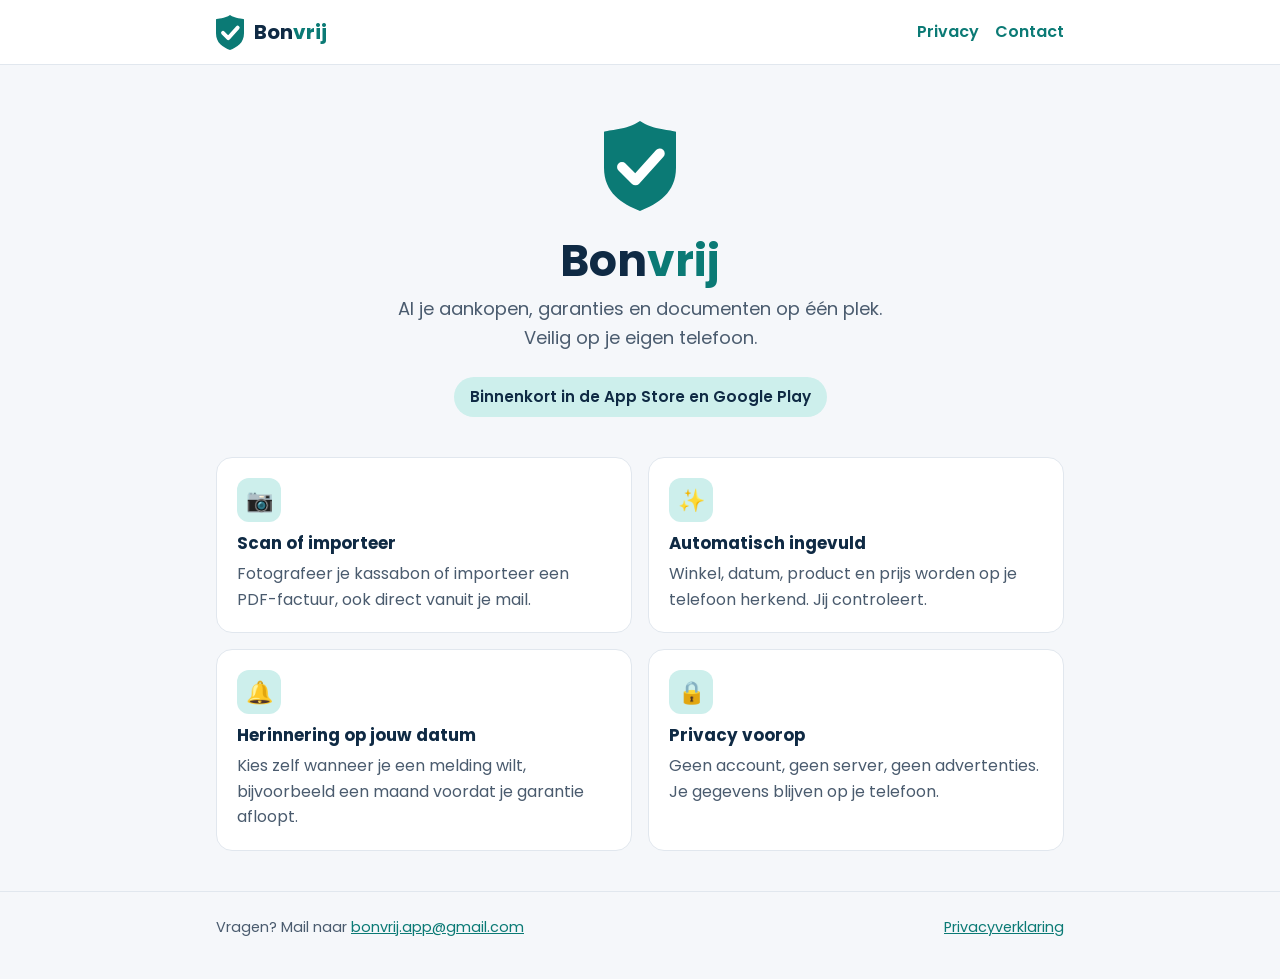
==== website/index.html @ 5229cf76 "Winkelteksten en website (startpagina en privacyverklaring) met Pages-workflow Co-Authored-By: Claud" ====
<!doctype html>
<html lang="nl">
<head>
  <meta charset="utf-8">
  <meta name="viewport" content="width=device-width, initial-scale=1">
  <title>Bonvrij – bonnen en garanties bewaren</title>
  <meta name="description" content="Bonvrij bewaart je kassabonnen, facturen en garantiedatums veilig op je eigen telefoon. Geen account nodig.">
  <link rel="icon" href="favicon.svg" type="image/svg+xml">
  <link rel="stylesheet" href="assets/style.css">
</head>
<body>
  <header class="site">
    <div class="wrap">
      <a class="brand" href="./"><img src="assets/logo.svg" alt=""><b>Bon<span>vrij</span></b></a>
      <nav><a href="privacy/">Privacy</a><a href="#contact">Contact</a></nav>
    </div>
  </header>

  <main class="wrap">
    <section class="hero">
      <img src="assets/logo.svg" alt="">
      <h1>Bon<span>vrij</span></h1>
      <p>Al je aankopen, garanties en documenten op één plek. Veilig op je eigen telefoon.</p>
      <span class="note">Binnenkort in de App Store en Google Play</span>
    </section>

    <section class="grid" aria-label="Wat Bonvrij doet">
      <div class="card">
        <div class="icon" aria-hidden="true">📷</div>
        <h2>Scan of importeer</h2>
        <p>Fotografeer je kassabon of importeer een PDF-factuur, ook direct vanuit je mail.</p>
      </div>
      <div class="card">
        <div class="icon" aria-hidden="true">✨</div>
        <h2>Automatisch ingevuld</h2>
        <p>Winkel, datum, product en prijs worden op je telefoon herkend. Jij controleert.</p>
      </div>
      <div class="card">
        <div class="icon" aria-hidden="true">🔔</div>
        <h2>Herinnering op jouw datum</h2>
        <p>Kies zelf wanneer je een melding wilt, bijvoorbeeld een maand voordat je garantie afloopt.</p>
      </div>
      <div class="card">
        <div class="icon" aria-hidden="true">🔒</div>
        <h2>Privacy voorop</h2>
        <p>Geen account, geen server, geen advertenties. Je gegevens blijven op je telefoon.</p>
      </div>
    </section>
  </main>

  <footer class="site" id="contact">
    <div class="wrap">
      <span>Vragen? Mail naar <a href="mailto:bonvrij.app@gmail.com">bonvrij.app@gmail.com</a></span>
      <span><a href="privacy/">Privacyverklaring</a></span>
    </div>
  </footer>
</body>
</html>
---- website/assets/style.css ----
@font-face { font-family: "Poppins"; src: url("Poppins-Regular.ttf") format("truetype"); font-weight: 400; font-display: swap; }
@font-face { font-family: "Poppins"; src: url("Poppins-SemiBold.ttf") format("truetype"); font-weight: 600; font-display: swap; }
@font-face { font-family: "Poppins"; src: url("Poppins-Bold.ttf") format("truetype"); font-weight: 700; font-display: swap; }

:root {
  --navy: #0F2A44;
  --muted: #4A5B6E;
  --teal: #0B7A75;
  --teal-light: #CDEFEC;
  --bg: #F5F7FA;
  --surface: #FFFFFF;
  --border: #E1E7EE;
}

* { box-sizing: border-box; }
html { -webkit-text-size-adjust: 100%; }
body {
  margin: 0;
  font-family: "Poppins", system-ui, -apple-system, "Segoe UI", sans-serif;
  color: var(--navy);
  background: var(--bg);
  line-height: 1.6;
}
a { color: var(--teal); }
a:focus-visible, .button:focus-visible { outline: 3px solid var(--navy); outline-offset: 3px; }

.wrap { max-width: 880px; margin: 0 auto; padding: 0 16px; }

header.site { background: var(--surface); border-bottom: 1px solid var(--border); }
header.site .wrap { display: flex; align-items: center; justify-content: space-between; min-height: 64px; gap: 16px; }
.brand { display: flex; align-items: center; gap: 10px; text-decoration: none; color: var(--navy); font-weight: 700; font-size: 1.25rem; }
.brand img { width: 28px; height: 35px; }
.brand b { font-weight: 700; }
.brand span { color: var(--teal); }
nav a { margin-left: 16px; text-decoration: none; font-weight: 600; }

.hero { text-align: center; padding: 56px 0 40px; }
.hero img { width: 72px; height: 90px; }
.hero h1 { font-size: clamp(2rem, 6vw, 2.75rem); margin: 16px 0 8px; line-height: 1.2; }
.hero h1 span { color: var(--teal); }
.hero p { color: var(--muted); font-size: 1.125rem; max-width: 520px; margin: 0 auto 24px; }
.note { display: inline-block; background: var(--teal-light); color: var(--navy); padding: 8px 16px; border-radius: 999px; font-weight: 600; font-size: 0.95rem; }

.grid { display: grid; grid-template-columns: repeat(auto-fit, minmax(min(100%, 320px), 1fr)); gap: 16px; padding-bottom: 40px; }
.card { background: var(--surface); border: 1px solid var(--border); border-radius: 16px; padding: 20px; }
.card h2 { font-size: 1.05rem; margin: 8px 0 4px; }
.card p { margin: 0; color: var(--muted); }
.icon { width: 44px; height: 44px; border-radius: 12px; background: var(--teal-light); display: grid; place-items: center; font-size: 22px; }

article.doc { background: var(--surface); border: 1px solid var(--border); border-radius: 16px; padding: 24px; margin: 32px 0; }
article.doc h1 { line-height: 1.25; margin-top: 0; }
article.doc h2 { font-size: 1.15rem; margin-top: 28px; }
article.doc .updated { color: var(--muted); font-style: italic; }
.todo { background: #FFF1DC; color: #8A5300; border-radius: 8px; padding: 2px 6px; font-weight: 600; }

footer.site { color: var(--muted); font-size: 0.9rem; padding: 24px 0 40px; border-top: 1px solid var(--border); }
footer.site .wrap { display: flex; flex-wrap: wrap; gap: 8px 24px; justify-content: space-between; }

@media (max-width: 480px) {
  nav a { margin-left: 12px; }
  article.doc { padding: 18px; }
}
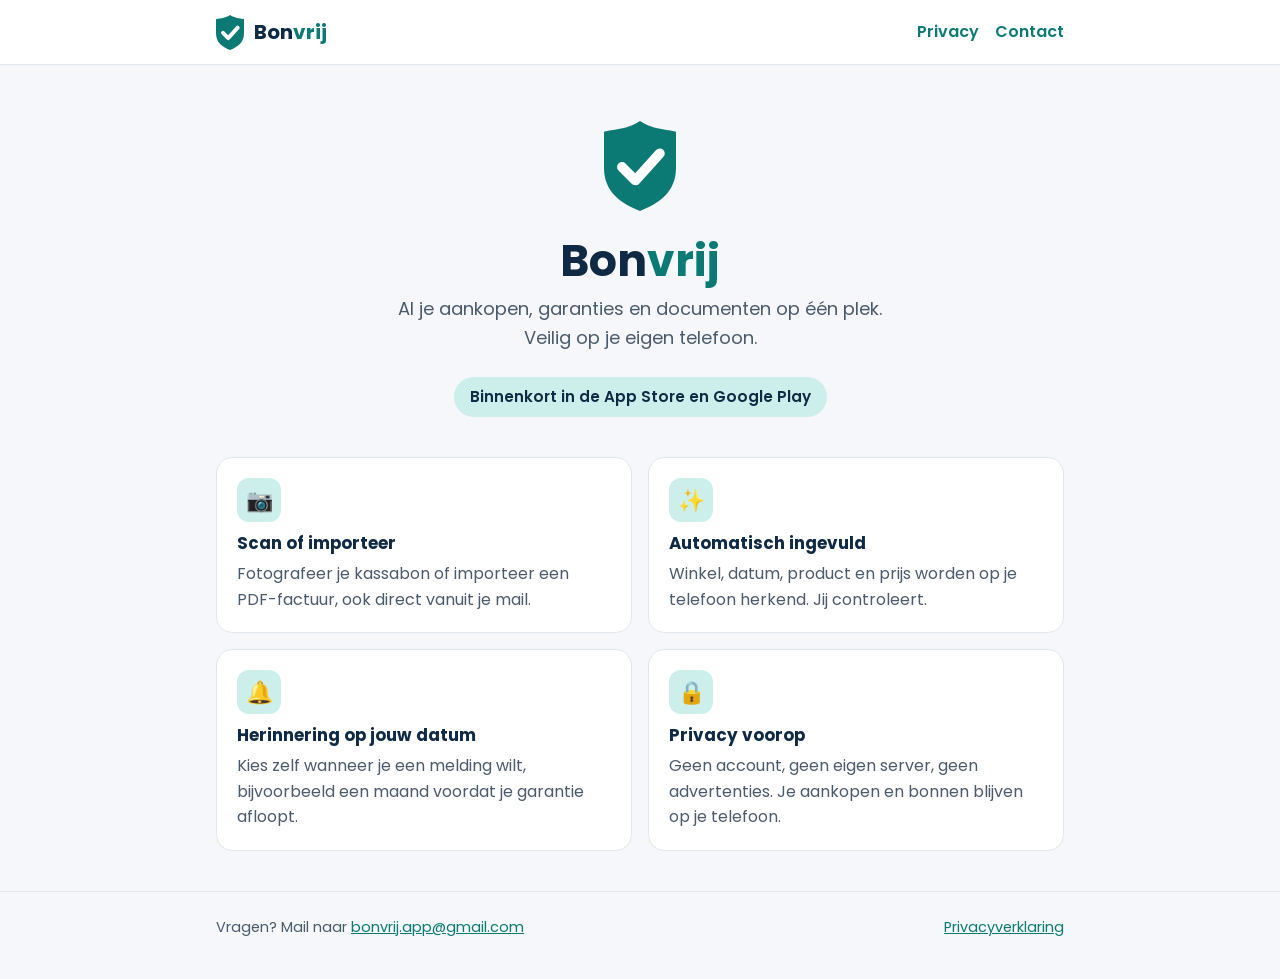
==== commit fe6079e4: "Privacy: technische gegevens van ML Kit (Android) eerlijk vermelden; invulgids Play Console [format]" ====
--- a/website/index.html
+++ b/website/index.html
@@ -43,7 +43,7 @@
       <div class="card">
         <div class="icon" aria-hidden="true">🔒</div>
         <h2>Privacy voorop</h2>
-        <p>Geen account, geen server, geen advertenties. Je gegevens blijven op je telefoon.</p>
+        <p>Geen account, geen eigen server, geen advertenties. Je aankopen en bonnen blijven op je telefoon.</p>
       </div>
     </section>
   </main>
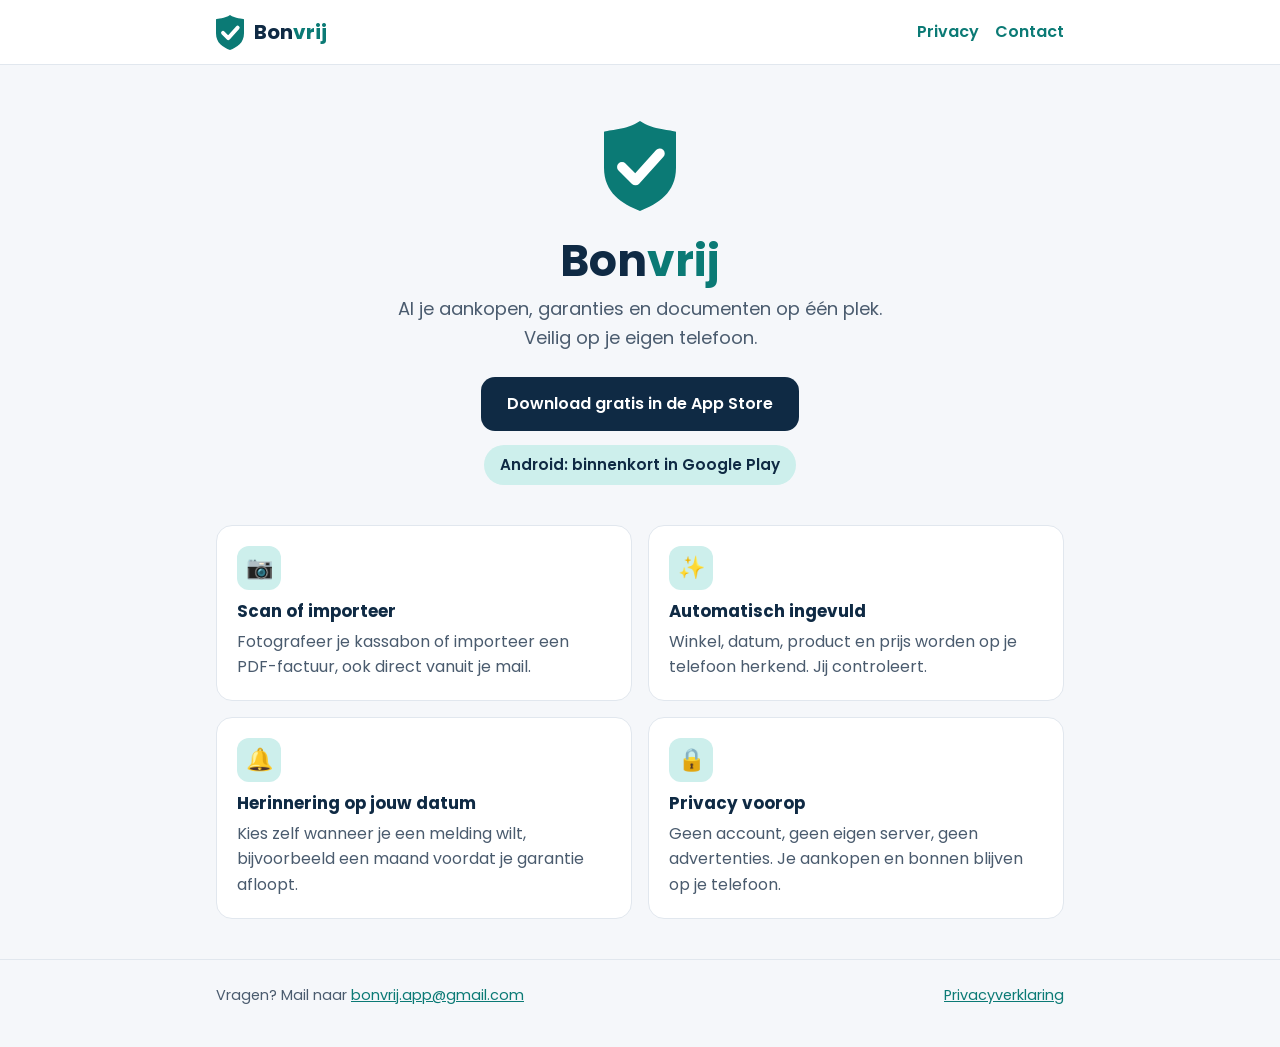
==== commit 75a28583: "Website: downloadknop App Store, Android binnenkort Co-Authored-By: Claude Opus 5.5 <noreply@anthrop" ====
--- a/website/index.html
+++ b/website/index.html
@@ -21,7 +21,10 @@
       <img src="assets/logo.svg" alt="">
       <h1>Bon<span>vrij</span></h1>
       <p>Al je aankopen, garanties en documenten op één plek. Veilig op je eigen telefoon.</p>
-      <span class="note">Binnenkort in de App Store en Google Play</span>
+      <div class="stores">
+        <a class="store" href="https://apps.apple.com/nl/app/bonvrij/id6826378795">Download gratis in de App Store</a>
+        <span class="note">Android: binnenkort in Google Play</span>
+      </div>
     </section>
 
     <section class="grid" aria-label="Wat Bonvrij doet">
--- a/website/assets/style.css
+++ b/website/assets/style.css
@@ -60,3 +60,7 @@
   nav a { margin-left: 12px; }
   article.doc { padding: 18px; }
 }
+
+.stores { display: flex; flex-direction: column; align-items: center; gap: 14px; }
+.store { display: inline-block; background: var(--navy); color: #fff; padding: 14px 26px; border-radius: 14px; font-weight: 600; text-decoration: none; }
+.store:hover, .store:focus-visible { background: var(--teal); }
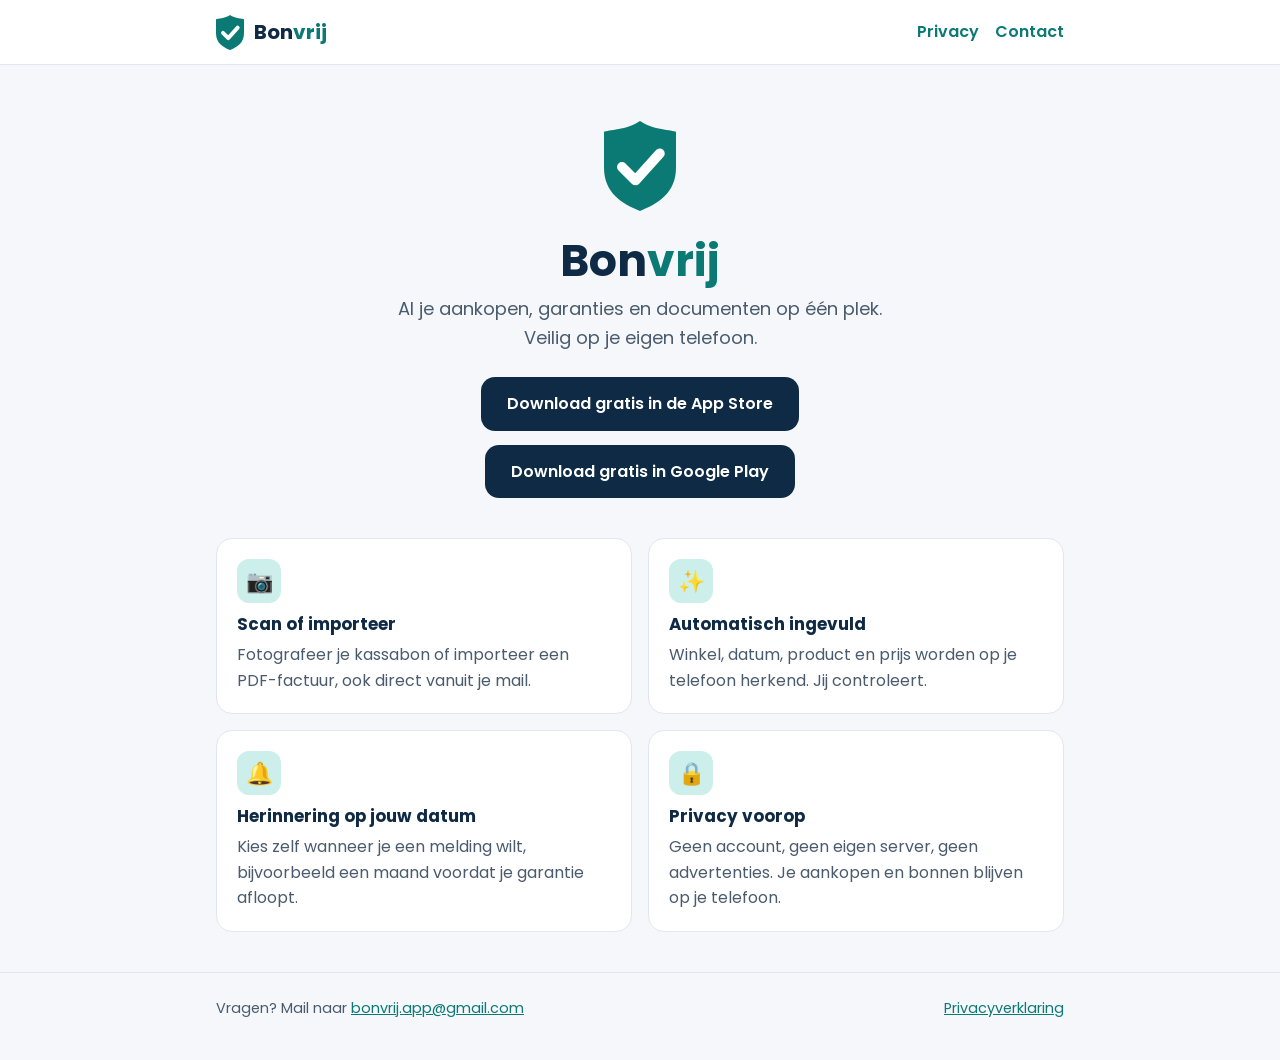
==== commit 8f0aee60: "Bonvrij live in Google Play: knop op de website Co-Authored-By: Claude Opus 5.5 <noreply@anthropic.c" ====
--- a/website/index.html
+++ b/website/index.html
@@ -23,7 +23,7 @@
       <p>Al je aankopen, garanties en documenten op één plek. Veilig op je eigen telefoon.</p>
       <div class="stores">
         <a class="store" href="https://apps.apple.com/nl/app/bonvrij/id6826378795">Download gratis in de App Store</a>
-        <span class="note">Android: binnenkort in Google Play</span>
+        <a class="store" href="https://play.google.com/store/apps/details?id=nl.bonvrij.app">Download gratis in Google Play</a>
       </div>
     </section>
 
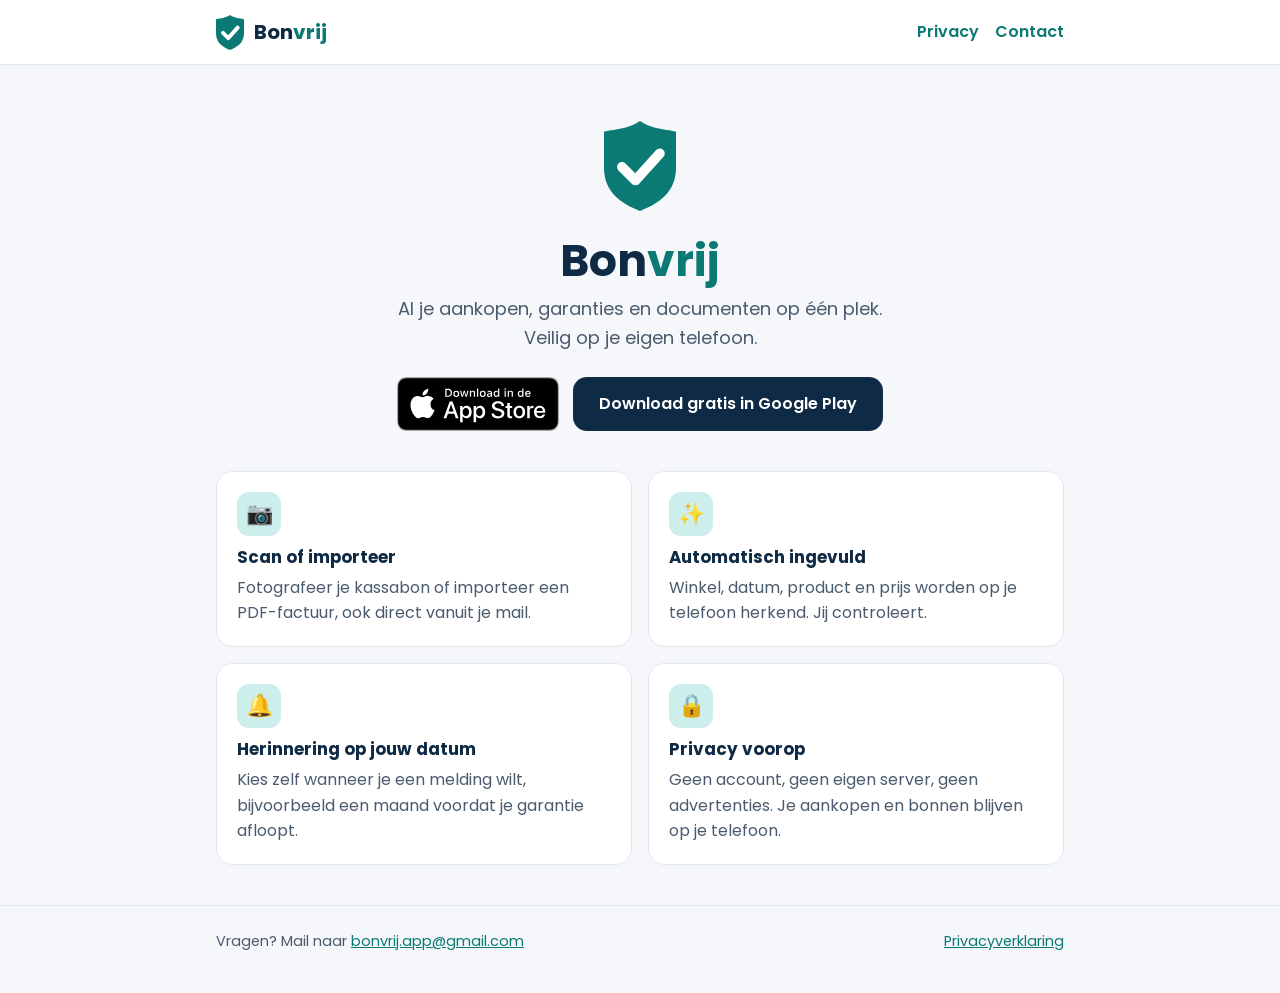
==== commit ee38d70e: "Website: officiële App Store-knop Co-Authored-By: Claude Opus 5.5 <noreply@anthropic.com> Claude-Ses" ====
--- a/website/index.html
+++ b/website/index.html
@@ -22,7 +22,7 @@
       <h1>Bon<span>vrij</span></h1>
       <p>Al je aankopen, garanties en documenten op één plek. Veilig op je eigen telefoon.</p>
       <div class="stores">
-        <a class="store" href="https://apps.apple.com/nl/app/bonvrij/id6826378795">Download gratis in de App Store</a>
+        <a class="badge" href="https://apps.apple.com/nl/app/bonvrij/id6826378795"><img src="assets/app-store-badge-nl.svg" alt="Download in de App Store" height="54"></a>
         <a class="store" href="https://play.google.com/store/apps/details?id=nl.bonvrij.app">Download gratis in Google Play</a>
       </div>
     </section>
--- a/website/assets/style.css
+++ b/website/assets/style.css
@@ -61,6 +61,8 @@
   article.doc { padding: 18px; }
 }
 
-.stores { display: flex; flex-direction: column; align-items: center; gap: 14px; }
+.stores { display: flex; flex-wrap: wrap; justify-content: center; align-items: center; gap: 14px; }
 .store { display: inline-block; background: var(--navy); color: #fff; padding: 14px 26px; border-radius: 14px; font-weight: 600; text-decoration: none; }
 .store:hover, .store:focus-visible { background: var(--teal); }
+.badge { display: inline-block; line-height: 0; }
+.badge img { height: 54px; width: auto; }
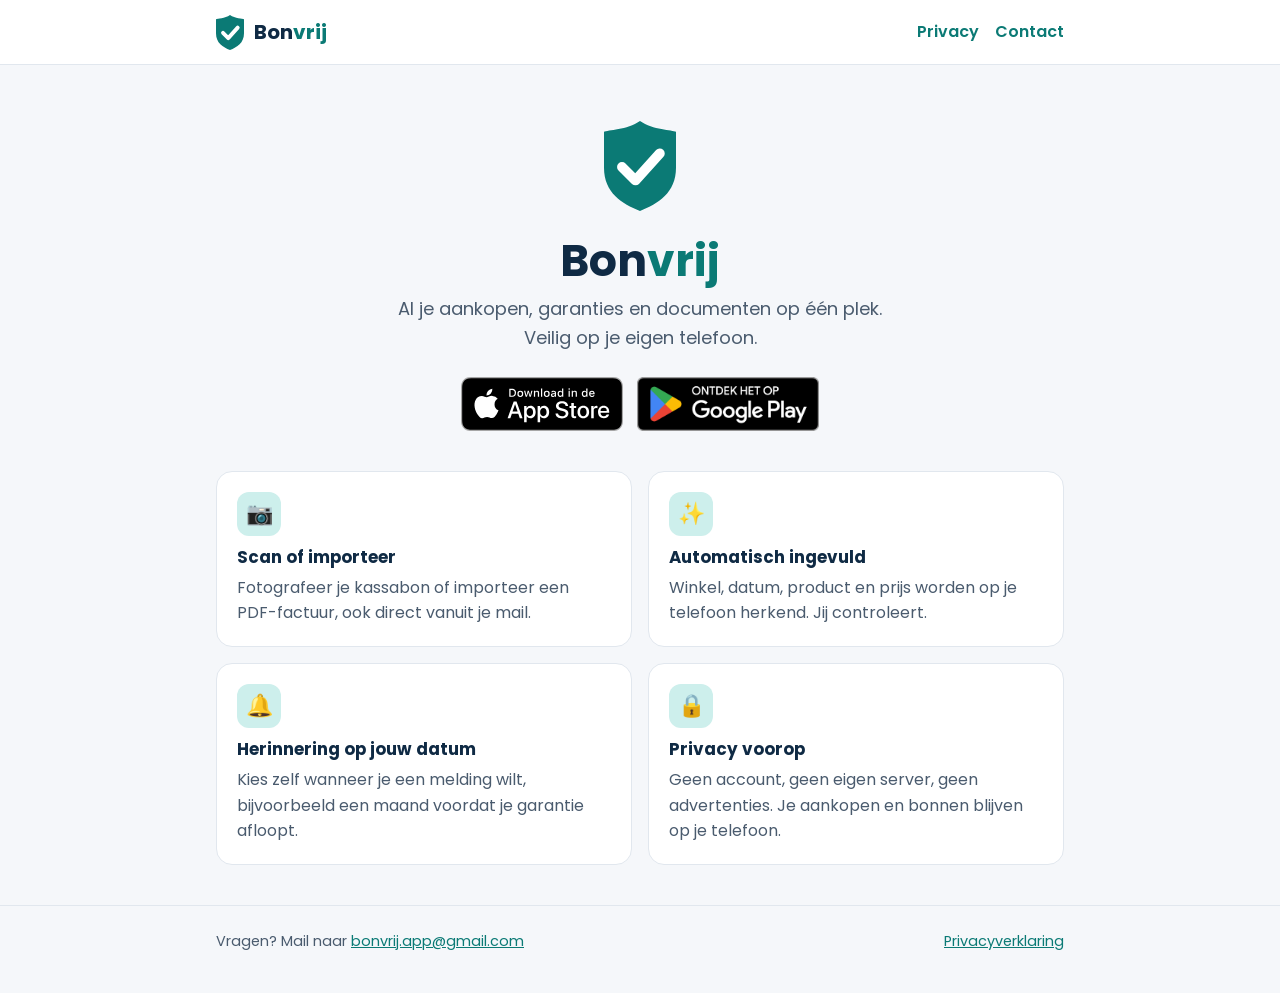
==== commit d4d8a7d9: "Website: officiële Google Play-knop Co-Authored-By: Claude Opus 5.5 <noreply@anthropic.com> Claude-S" ====
--- a/website/index.html
+++ b/website/index.html
@@ -23,7 +23,7 @@
       <p>Al je aankopen, garanties en documenten op één plek. Veilig op je eigen telefoon.</p>
       <div class="stores">
         <a class="badge" href="https://apps.apple.com/nl/app/bonvrij/id6826378795"><img src="assets/app-store-badge-nl.svg" alt="Download in de App Store" height="54"></a>
-        <a class="store" href="https://play.google.com/store/apps/details?id=nl.bonvrij.app">Download gratis in Google Play</a>
+        <a class="badge" href="https://play.google.com/store/apps/details?id=nl.bonvrij.app"><img src="assets/google-play-badge-nl.png" alt="Ontdek het op Google Play" height="54"></a>
       </div>
     </section>
 
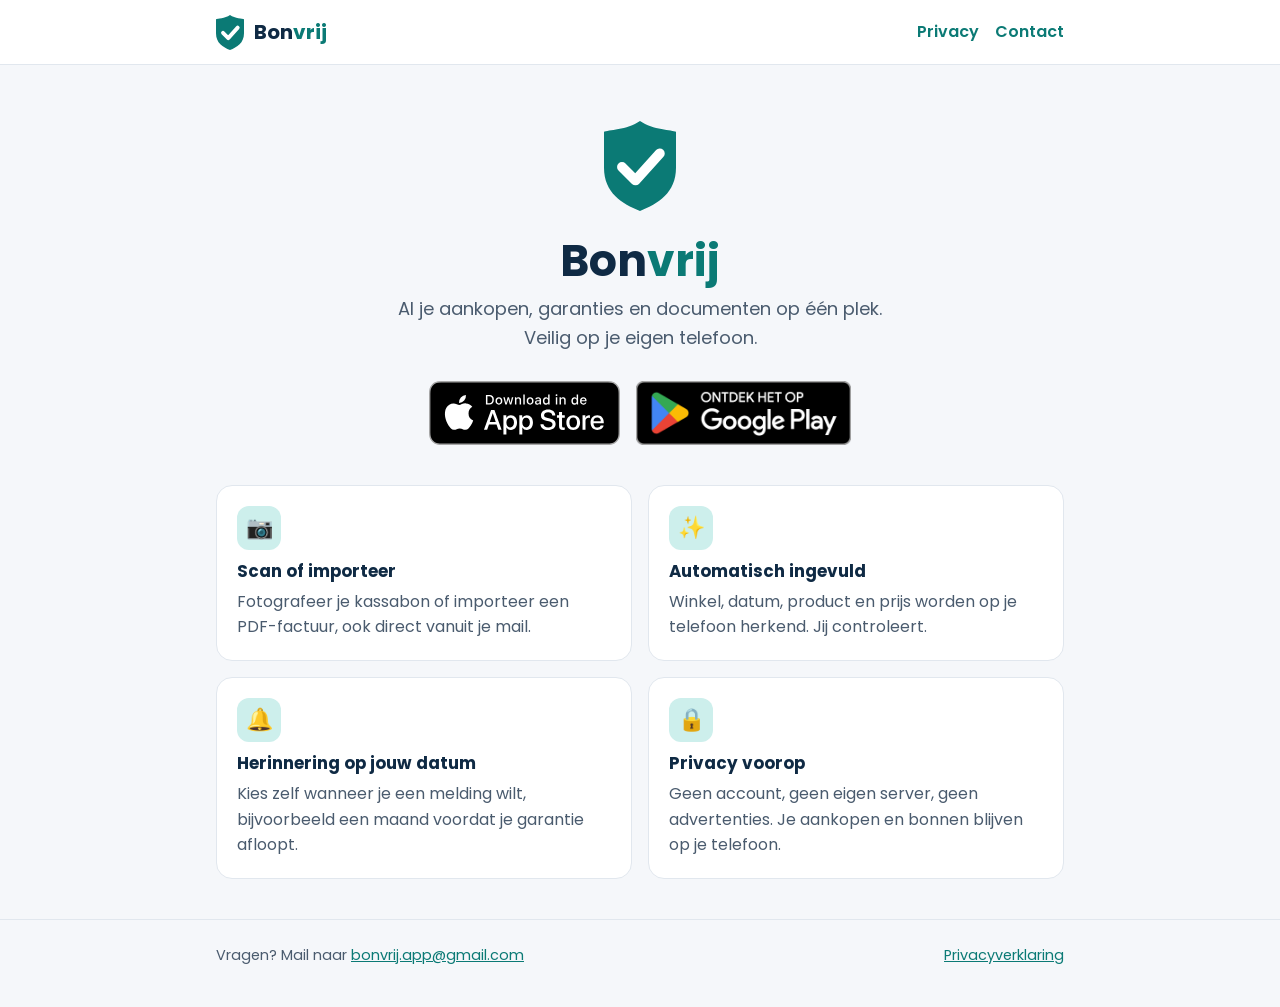
==== commit 990c5362: "Website: grotere winkelknoppen, naast elkaar Co-Authored-By: Claude Opus 5.5 <noreply@anthropic.com>" ====
--- a/website/index.html
+++ b/website/index.html
@@ -22,8 +22,8 @@
       <h1>Bon<span>vrij</span></h1>
       <p>Al je aankopen, garanties en documenten op één plek. Veilig op je eigen telefoon.</p>
       <div class="stores">
-        <a class="badge" href="https://apps.apple.com/nl/app/bonvrij/id6826378795"><img src="assets/app-store-badge-nl.svg" alt="Download in de App Store" height="54"></a>
-        <a class="badge" href="https://play.google.com/store/apps/details?id=nl.bonvrij.app"><img src="assets/google-play-badge-nl.png" alt="Ontdek het op Google Play" height="54"></a>
+        <a class="badge" href="https://apps.apple.com/nl/app/bonvrij/id6826378795"><img src="assets/app-store-badge-nl.svg" alt="Download in de App Store"></a>
+        <a class="badge" href="https://play.google.com/store/apps/details?id=nl.bonvrij.app"><img src="assets/google-play-badge-nl.png" alt="Ontdek het op Google Play"></a>
       </div>
     </section>
 
--- a/website/assets/style.css
+++ b/website/assets/style.css
@@ -62,7 +62,8 @@
 }
 
 .stores { display: flex; flex-wrap: wrap; justify-content: center; align-items: center; gap: 14px; }
-.store { display: inline-block; background: var(--navy); color: #fff; padding: 14px 26px; border-radius: 14px; font-weight: 600; text-decoration: none; }
-.store:hover, .store:focus-visible { background: var(--teal); }
-.badge { display: inline-block; line-height: 0; }
-.badge img { height: 54px; width: auto; }
+.stores { margin-top: 28px; gap: 16px; }
+.badge { display: inline-block; line-height: 0; border-radius: 12px; transition: transform .15s ease; }
+.badge:hover, .badge:focus-visible { transform: translateY(-2px); }
+.badge img { height: 64px; width: auto; display: block; }
+@media (max-width: 480px) { .stores { gap: 10px; } .badge img { height: 46px; } }
